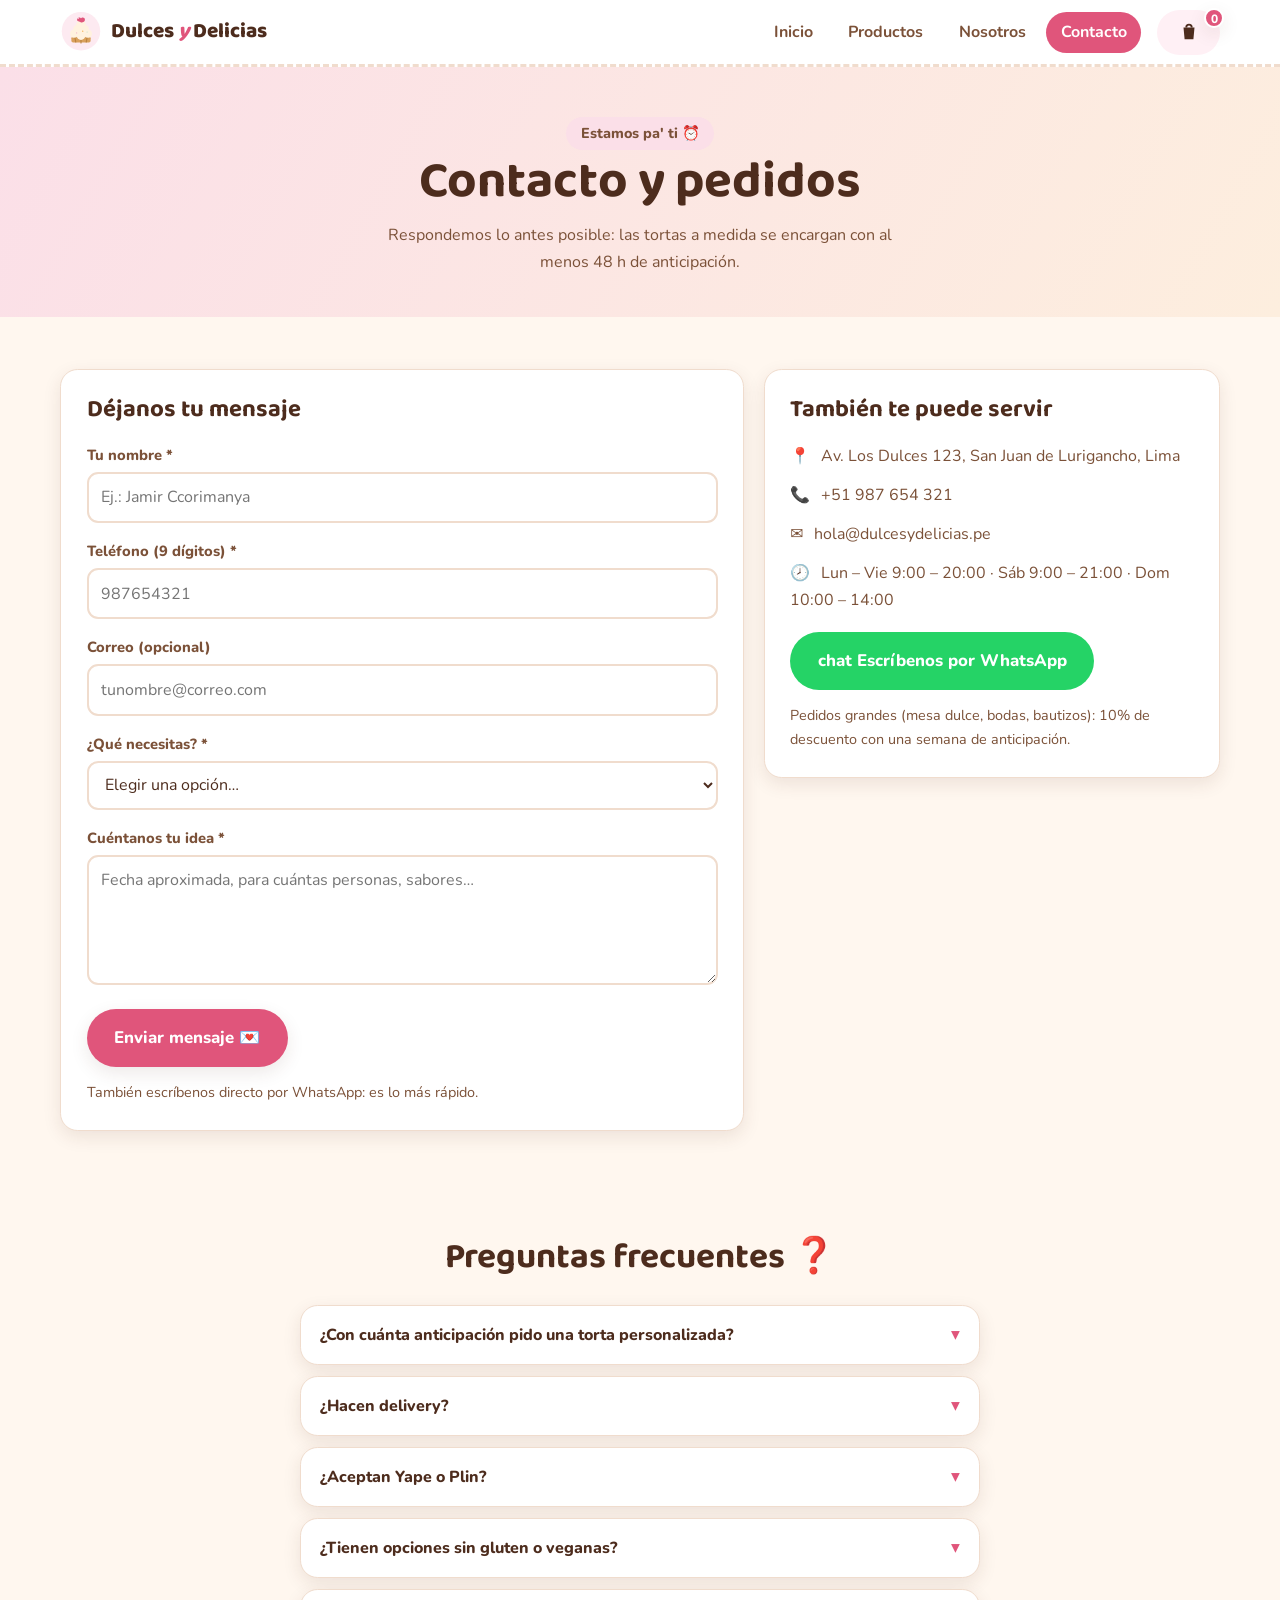
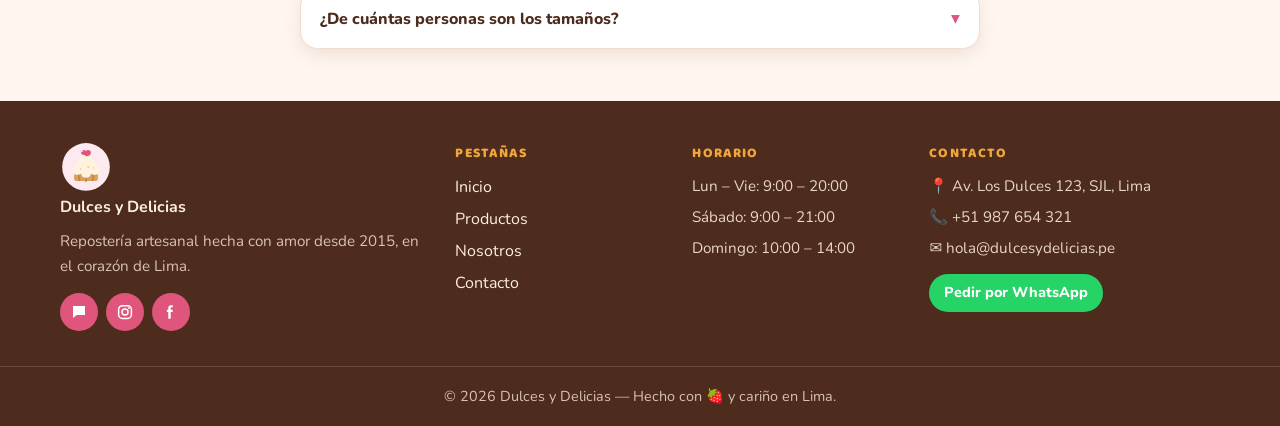
==== contacto.html @ dbd0ff47 "Add files via upload" ====
<!DOCTYPE html>
<html lang="es">
<head>
  <meta charset="UTF-8" />
  <meta name="viewport" content="width=device-width, initial-scale=1.0" />
  <title>Contacto | Dulces y Delicias</title>
  <meta name="description" content="Escríbenos por WhatsApp o déjanos tu mensaje: tortas personalizadas, eventos y consultas." />
  <meta name="theme-color" content="#e0557b" />
  <link rel="canonical" href="https://matatenas390.github.io/DulcesyDelicias/contacto.html" />
  <meta property="og:title" content="Contacto | Dulces y Delicias" />
  <meta property="og:description" content="Escríbenos por WhatsApp o déjanos tu mensaje: tortas personalizadas, eventos y consultas." />
  <meta property="og:type" content="website" />
  <meta property="og:url" content="https://matatenas390.github.io/DulcesyDelicias/contacto.html" />
  <meta property="og:site_name" content="Dulces y Delicias" />
  <meta property="og:locale" content="es_PE" />
  <meta name="twitter:card" content="summary" />
  <meta name="twitter:title" content="Contacto | Dulces y Delicias" />
  <meta name="twitter:description" content="Escríbenos por WhatsApp o déjanos tu mensaje: tortas personalizadas, eventos y consultas." />
  <link rel="icon" type="image/svg+xml" href="img/favicon.svg" />
  <link rel="preconnect" href="https://fonts.googleapis.com" />
  <link rel="preconnect" href="https://fonts.gstatic.com" crossorigin />
  <link href="https://fonts.googleapis.com/css2?family=Baloo+2:wght@600;700;800&family=Nunito:wght@400;600;700&display=swap" rel="stylesheet" />
  <link rel="stylesheet" href="css/styles.css" />
</head>
<body class="pg-contacto" data-pagina="contacto">

  <a class="skip-link" href="#contenido">Saltar al contenido principal</a>

  <header class="header">
    <nav class="container barra" aria-label="Navegación principal">
      <a class="marca" href="index.html">
        <img src="img/logo.svg" alt="" width="42" height="42" />
        <span class="marca__texto">Dulces <em>y</em> Delicias</span>
      </a>

      <ul class="menu" id="menu">
        <li><a href="index.html">Inicio</a></li>
        <li><a href="productos.html">Productos</a></li>
        <li><a href="nosotros.html">Nosotros</a></li>
        <li><a href="contacto.html" aria-current="page">Contacto</a></li>
      </ul>

      <div class="barra__acciones">
        <button id="btn-carrito" class="btn btn--icono" aria-label="Abrir mi pedido">
          <svg viewBox="0 0 24 24" width="22" height="22" aria-hidden="true">
            <path d="M6 7h12l-1.2 13H7.2L6 7z" fill="currentColor"/>
            <path d="M9 7a3 3 0 0 1 6 0" fill="none" stroke="currentColor" stroke-width="2"/>
          </svg>
          <span id="badge-carrito" class="badge" hidden>0</span>
        </button>
        <button id="btn-menu" class="btn btn--icono btn-menu" aria-expanded="false" aria-controls="menu">☰</button>
      </div>
    </nav>
  </header>

  <main id="contenido">
    <!-- ===== ENCABEZADO ===== -->
    <div class="cabecera-mini">
      <div class="container">
        <p class="etiqueta">Estamos pa' ti ⏰</p>
        <h1>Contacto y pedidos</h1>
        <p>Respondemos lo antes posible: las tortas a medida se encargan con al menos 48 h de anticipación.</p>
      </div>
    </div>

    <!-- ===== FORMULARIO + INFO ===== -->
    <section class="seccion container contacto-grid">
      <!-- Formulario con validación en JS -->
      <form id="form-contacto" class="form-tarjeta" novalidate>
        <h2>Déjanos tu mensaje</h2>

        <div class="campo">
          <label for="nombre">Tu nombre *</label>
          <input id="nombre" name="nombre" type="text" placeholder="Ej.: Jamir Ccorimanya" autocomplete="name" maxlength="60" required aria-describedby="err-nombre" />
          <p class="campo-error" id="err-nombre" aria-live="polite"></p>
        </div>

        <div class="campo">
          <label for="telefono">Teléfono (9 dígitos) *</label>
          <input id="telefono" name="telefono" type="tel" placeholder="987654321" inputmode="numeric" autocomplete="tel" maxlength="9" pattern="9[0-9]{8}" required aria-describedby="err-telefono" />
          <p class="campo-error" id="err-telefono" aria-live="polite"></p>
        </div>

        <div class="campo">
          <label for="correo">Correo (opcional)</label>
          <input id="correo" name="correo" type="email" placeholder="tunombre@correo.com" autocomplete="email" maxlength="80" aria-describedby="err-correo" />
          <p class="campo-error" id="err-correo" aria-live="polite"></p>
        </div>

        <div class="campo">
          <label for="tema">¿Qué necesitas? *</label>
          <select id="tema" name="tema" required aria-describedby="err-tema">
            <option value="" selected>Elegir una opción…</option>
            <option value="torta">Torta personalizada 🎂</option>
            <option value="eventos">Eventos 🎉</option>
            <option value="pedido">Pedido del catálogo 🛍️</option>
            <option value="otra">Otra consulta 💬</option>
          </select>
          <p class="campo-error" id="err-tema" aria-live="polite"></p>
        </div>

        <div class="campo">
          <label for="mensaje">Cuéntanos tu idea *</label>
          <textarea id="mensaje" name="mensaje" rows="4" maxlength="600" required aria-describedby="err-mensaje" placeholder="Fecha aproximada, para cuántas personas, sabores…"></textarea>
          <p class="campo-error" id="err-mensaje" aria-live="polite"></p>
        </div>

        <button type="submit" class="btn btn--primario btn--grande">Enviar mensaje 💌</button>
        <p class="form-nota">También escríbenos directo por WhatsApp: es lo más rápido.</p>
      </form>

      <!-- Datos y accesos rápidos -->
      <aside class="form-tarjeta info-contacto">
        <h2>También te puede servir</h2>
        <ul class="info-lista">
          <li><span>📍</span> Av. Los Dulces 123, San Juan de Lurigancho, Lima</li>
          <li><span>📞</span> +51 987 654 321</li>
          <li><span>✉️</span> hola@dulcesydelicias.pe</li>
          <li><span>🕗</span> Lun – Vie 9:00 – 20:00 · Sáb 9:00 – 21:00 · Dom 10:00 – 14:00</li>
        </ul>
        <a class="btn btn--whatsapp btn--grande" target="_blank" rel="noopener noreferrer"
           href="https://wa.me/51987654321?text=%C2%A1Hola%20Dulces%20y%20Delicias!%20%F0%9F%A7%81%20Quiero%20hacer%20un%20pedido.">chat Escríbenos por WhatsApp</a>
        <p class="form-nota">Pedidos grandes (mesa dulce, bodas, bautizos): 10% de descuento con una semana de anticipación.</p>
      </aside>
    </section>

    <!-- ===== PREGUNTAS FRECUENTES ===== -->
    <section class="seccion container">
      <h2 class="titulo-seccion aparecer">Preguntas frecuentes ❓</h2>
      <div class="faq">
        <details class="faq-item aparecer">
          <summary>¿Con cuánta anticipación pido una torta personalizada?</summary>
          <p>Con un mínimo de 48 horas; para eventos grandes, una semana idealmente.</p>
        </details>
        <details class="faq-item aparecer" style="--retraso:.08s">
          <summary>¿Hacen delivery?</summary>
          <p>Sí, en Lima Metropolitana (S/ 8; gratis en pedidos desde S/ 100).</p>
        </details>
        <details class="faq-item aparecer" style="--retraso:.16s">
          <summary>¿Aceptan Yape o Plin?</summary>
          <p>Sí, ambos; también efectivo contra entrega.</p>
        </details>
        <details class="faq-item aparecer" style="--retraso:.24s">
          <summary>¿Tienen opciones sin gluten o veganas?</summary>
          <p>Sí: torta de plátano sin gluten y alfajores veganos; pídelas con 72 h de anticipación.</p>
        </details>
        <details class="faq-item aparecer" style="--retraso:.32s">
          <summary>¿De cuántas personas son los tamaños?</summary>
          <p>La torta estándar sirve 12 porciones; consulta tamaños de 6, 20 y por mesas dulces.</p>
        </details>
      </div>
    </section>
  </main>

  <!-- ===== PIE DE PÁGINA ===== -->
  <footer class="footer">
    <div class="container footer__grid">
      <div class="footer__marca">
        <img src="img/logo.svg" alt="Logotipo de Dulces y Delicias" width="52" height="52" />
        <p><strong>Dulces y Delicias</strong></p>
        <p class="footer__frase">Repostería artesanal hecha con amor desde 2015, en el corazón de Lima.</p>
        <div class="redes">
          <a class="red" href="https://wa.me/51987654321" target="_blank" rel="noopener noreferrer" aria-label="WhatsApp">
            <svg viewBox="0 0 24 24" width="18" height="18" aria-hidden="true"><path fill="currentColor" d="M4 4h16v12H9l-5 4z"/></svg>
          </a>
          <a class="red" href="#" aria-label="Instagram">
            <svg viewBox="0 0 24 24" width="18" height="18" aria-hidden="true"><rect x="3.5" y="3.5" width="17" height="17" rx="5" fill="none" stroke="currentColor" stroke-width="2"/><circle cx="12" cy="12" r="4" fill="none" stroke="currentColor" stroke-width="2"/><circle cx="17.2" cy="6.8" r="1.3" fill="currentColor"/></svg>
          </a>
          <a class="red" href="#" aria-label="Facebook">
            <svg viewBox="0 0 24 24" width="18" height="18" aria-hidden="true"><path fill="currentColor" d="M14.5 3H12c-2.3 0-3.6 1.4-3.6 3.6V9H6.5v3H8.4v9h3.2v-9h2.5l.4-3h-2.9V6.9c0-.9.3-1.3 1.3-1.3h1.6z"/></svg>
          </a>
        </div>
      </div>

      <nav class="footer__col" aria-label="Pestañas del sitio">
        <p class="footer__titulo">Pestañas</p>
        <ul>
          <li><a href="index.html">Inicio</a></li>
          <li><a href="productos.html">Productos</a></li>
          <li><a href="nosotros.html">Nosotros</a></li>
          <li><a href="contacto.html">Contacto</a></li>
        </ul>
      </nav>

      <div class="footer__col">
        <p class="footer__titulo">Horario</p>
        <ul class="footer__data">
          <li>Lun – Vie: 9:00 – 20:00</li>
          <li>Sábado: 9:00 – 21:00</li>
          <li>Domingo: 10:00 – 14:00</li>
        </ul>
      </div>

      <div class="footer__col">
        <p class="footer__titulo">Contacto</p>
        <ul class="footer__data">
          <li>📍 Av. Los Dulces 123, SJL, Lima</li>
          <li>📞 +51 987 654 321</li>
          <li>✉️ hola@dulcesydelicias.pe</li>
        </ul>
        <a class="btn btn--whatsapp btn--mini" target="_blank" rel="noopener noreferrer"
           href="https://wa.me/51987654321?text=%C2%A1Hola%20Dulces%20y%20Delicias!%20%F0%9F%A7%81%20Quiero%20hacer%20un%20pedido.">Pedir por WhatsApp</a>
      </div>
    </div>
    <p class="footer__legal">© <span class="anio">2026</span> Dulces y Delicias — Hecho con 🍓 y cariño en Lima.</p>
  </footer>

  <script src="js/script.js"></script>
</body>
</html>
---- css/styles.css ----
/* ============================================================
   Dulces y Delicias — styles.css (compartido por las 4 pestañas)
   Paleta de repostería: fresa, crema, vainilla, caramelo y chocolate
   ============================================================ */
:root{
  --chocolate:#4d2c1d;
  --cacao:#7b5138;
  --crema:#fff7ef;
  --vainilla:#fdeede;
  --rosa:#fbdfe8;
  --rosa-panel:#fff0f5;
  --fresa:#e0557b;
  --fresa-profunda:#c23a60;
  --caramelo:#f0a63c;
  --caramelo-profundo:#d98b26;
  --verde:#7fb069;
  --ws:#25d366;
  --blanco:#fff;
  --borde:#f0dccd;
  --sombra:0 6px 18px rgba(77,44,29,.10);
  --sombra-fuerte:0 12px 28px rgba(77,44,29,.18);
  --radio:1.1rem;
  --fuente-titulo:"Baloo 2",system-ui,sans-serif;
  --fuente-texto:"Nunito",system-ui,sans-serif;
}

/* ---------- Base ---------- */
*{margin:0;padding:0;box-sizing:border-box}
html{scroll-behavior:smooth}
body{
  font-family:var(--fuente-texto);
  background:var(--crema);
  color:var(--chocolate);
  line-height:1.65;
}
h1,h2,h3{font-family:var(--fuente-titulo);line-height:1.25;font-weight:700}
img,svg{display:block;max-width:100%}
a{color:inherit;text-decoration:none}
ul,ol{list-style:none}
button{font:inherit;cursor:pointer}
:focus-visible{outline:3px solid var(--caramelo);outline-offset:2px}
section[id],div[id]{scroll-margin-top:80px}

.container{max-width:1000px;margin-inline:auto;padding-inline:1.25rem}
.centrado{text-align:center;margin-top:1.75rem}

/* ---------- ENCABEZADO Y NAVEGACIÓN ---------- */
.header{position:sticky;top:0;z-index:40;background:var(--blanco);border-bottom:3px dashed var(--borde)}
.barra{display:flex;align-items:center;gap:1rem;padding-block:.6rem}
.marca{display:flex;align-items:center;gap:.55rem;font-family:var(--fuente-titulo);font-weight:800;font-size:1.3rem;color:var(--chocolate);margin-right:auto}
.marca img{width:42px;height:42px}
.marca__texto em{color:var(--fresa);font-style:italic}
.menu{display:flex;gap:.4rem}
.menu a{display:block;padding:.45rem .9rem;border-radius:999px;font-weight:700;color:var(--cacao);transition:background .2s,color .2s}
.menu a:hover{background:var(--rosa);color:var(--fresa-profunda)}
.pg-inicio .menu a[href="index.html"],
.pg-productos .menu a[href="productos.html"],
.pg-nosotros .menu a[href="nosotros.html"],
.pg-contacto .menu a[href="contacto.html"]{background:var(--fresa);color:var(--blanco)}
.barra__acciones{display:flex;gap:.3rem}
.badge{position:absolute;top:-4px;right:-6px;min-width:20px;height:20px;padding-inline:4px;border-radius:999px;background:var(--fresa);color:var(--blanco);font-size:.75rem;font-weight:800;display:grid;place-items:center;border:2px solid var(--blanco);box-shadow:var(--sombra)}
.btn--icono{position:relative}

/* ---------- BOTONES ---------- */
.btn{display:inline-flex;align-items:center;justify-content:center;gap:.45rem;padding:.6rem 1.15rem;border:2px solid transparent;border-radius:999px;font-weight:800;background:var(--rosa-panel);color:var(--chocolate);transition:transform .15s,box-shadow .15s,background .2s,color .2s}
.btn:active{transform:scale(.96)}
.btn--primario{background:var(--fresa);color:var(--blanco);box-shadow:var(--sombra)}
.btn--primario:hover{background:var(--fresa-profunda);transform:translateY(-2px);box-shadow:var(--sombra-fuerte)}
.btn--caramelo{background:var(--caramelo);color:var(--chocolate)}
.btn--caramelo:hover{background:var(--caramelo-profundo)}
.btn--contorno{background:transparent;border-color:var(--chocolate)}
.btn--contorno:hover{background:var(--chocolate);color:var(--blanco)}
.btn--blanco{background:var(--blanco);color:var(--fresa-profunda)}
.btn--blanco:hover{transform:translateY(-2px);box-shadow:var(--sombra-fuerte)}
.btn--whatsapp{background:var(--ws);color:var(--blanco)}
.btn--whatsapp:hover{background:#1faf53}
.btn--mini{padding:.35rem .8rem;font-size:.9rem}
.btn--grande{padding:.8rem 1.6rem;font-size:1.05rem}

/* ---------- HERO (inicio, muy llamativo) ---------- */
.hero{padding-block:3.5rem 3rem}
.hero__grid{display:grid;grid-template-columns:1.1fr .9fr;gap:2rem;align-items:center}
.etiqueta{display:inline-block;background:var(--rosa);color:var(--fresa-profunda);font-weight:800;font-size:.9rem;padding:.3rem .9rem;border-radius:999px;margin-bottom:1rem}
.hero h1{font-size:clamp(2.6rem,6vw,4.2rem);letter-spacing:-.5px}
.subrayado{text-decoration:underline wavy var(--caramelo) 3px;text-underline-offset:6px}
.hero__frase{margin-top:.8rem;max-width:34rem;color:var(--cacao);font-size:1.1rem}
.hero__acciones{display:flex;flex-wrap:wrap;gap:.8rem;margin-top:1.4rem}
.hero__mini{display:flex;flex-wrap:wrap;gap:.5rem 1.2rem;margin-top:1.3rem;color:var(--cacao);font-weight:700;font-size:.95rem}
.hero__arte{position:relative;display:grid;place-items:center}
.hero__arte>img{width:min(100%,330px);animation:aparecer-hero .7s ease both}
.flotante{position:absolute;left:var(--x,50%);top:var(--y,50%);font-size:1.6rem;background:var(--blanco);border:1px solid var(--borde);border-radius:999px;padding:.45rem .6rem;box-shadow:var(--sombra);animation:flotar 3.2s ease-in-out var(--d,0s) infinite alternate;z-index:1}
@keyframes flotar{to{transform:translateY(-12px)}}
@keyframes aparecer-hero{from{opacity:0;transform:scale(.8) rotate(-4deg)}}

/* ---------- CINTA EN MOVIMIENTO ---------- */
.cinta{background:linear-gradient(90deg,var(--fresa),var(--caramelo));color:var(--blanco);overflow:hidden;padding-block:.55rem}
.cinta__pista{display:inline-flex;gap:2.6rem;white-space:nowrap;animation:deslizar 26s linear infinite}
.cinta span{font-weight:800;letter-spacing:.06em;text-transform:uppercase;font-size:.82rem}
@keyframes deslizar{to{transform:translateX(-50%)}}

/* ---------- SECCIONES ---------- */
.seccion{padding-block:3.25rem}
.seccion--rosa{background:var(--rosa)}
.titulo-seccion{text-align:center;font-size:clamp(1.6rem,3.5vw,2.2rem)}
.seccion-sub{text-align:center;color:var(--cacao);margin-top:.4rem}

/* ---------- TARJETAS DE PRODUCTO ---------- */
.grid-producto{display:grid;grid-template-columns:repeat(auto-fit,minmax(230px,1fr));gap:1.1rem;margin-top:1.6rem}
.tarjeta{background:var(--blanco);border:1px solid var(--borde);border-radius:var(--radio);padding:1.1rem;box-shadow:var(--sombra);display:flex;flex-direction:column;align-items:center;text-align:center;transition:transform .25s,box-shadow .25s;animation:card-pop .45s ease both}
.tarjeta:hover{transform:translateY(-6px) rotate(-.5deg);box-shadow:var(--sombra-fuerte)}
.tarjeta>img{width:118px;height:118px}
.tarjeta:hover>img{transform:rotate(4deg) scale(1.05)}
.tarjeta>img{transition:transform .3s}
.tarjeta h3{margin-top:.6rem;font-size:1.15rem}
.tarjeta>p{color:var(--cacao);font-size:.92rem;margin-top:.2rem;flex-grow:1}
.tarjeta__pie{width:100%;display:flex;align-items:center;justify-content:space-between;gap:.5rem;margin-top:.9rem}
.precio{font-family:var(--fuente-titulo);font-weight:800;font-size:1.25rem;color:var(--caramelo-profundo)}
@keyframes card-pop{from{opacity:0;transform:translateY(16px) scale(.96)}}

/* ---------- FILTROS ---------- */
.filtros{display:flex;flex-wrap:wrap;justify-content:center;gap:.6rem}
.filtro{padding:.5rem 1.1rem;border:2px solid var(--borde);border-radius:999px;background:var(--blanco);font-weight:800;color:var(--cacao);transition:background .2s,color .2s,transform .15s}
.filtro:hover{border-color:var(--fresa);color:var(--fresa-profunda);transform:translateY(-2px)}
.filtro.activo{background:var(--fresa);border-color:var(--fresa);color:var(--blanco)}

/* ---------- BLOQUE "COTIZAR A MEDIDA" (productos) ---------- */
.nota-especial{background:var(--blanco);border:2px dashed var(--fresa);border-radius:var(--radio);box-shadow:var(--sombra);padding:1.3rem 1.4rem;margin-top:1.6rem;text-align:center}
.nota-especial p{color:var(--cacao);max-width:34rem;margin-inline:auto}
.nota-especial .btn{margin-top:.9rem}

/* ---------- CABECERA MINI (otras pestañas) ---------- */
.cabecera-mini{background:linear-gradient(120deg,var(--rosa),var(--vainilla));padding-block:2.6rem;text-align:center}
.cabecera-mini h1{font-size:clamp(2.2rem,5vw,3.2rem)}
.cabecera-mini p{max-width:34rem;margin:.5rem auto 0;color:var(--cacao)}

/* ---------- PASOS / PROCESO ---------- */
.pasos{margin-top:1.8rem;display:grid;grid-template-columns:repeat(auto-fit,minmax(200px,1fr));gap:1.1rem;counter-reset:paso}
.pasos li{background:var(--blanco);border:1px solid var(--borde);border-radius:var(--radio);padding:1.4rem 1.1rem;box-shadow:var(--sombra);position:relative}
.pasos h3{margin-top:.6rem;font-size:1.1rem}
.pasos p{color:var(--cacao);font-size:.93rem;margin-top:.2rem}
.paso__num{width:2.4rem;height:2.4rem;border-radius:50%;background:var(--fresa);color:var(--blanco);font-family:var(--fuente-titulo);font-weight:800;font-size:1.15rem;display:grid;place-items:center}

/* ---------- COMENTARIOS ---------- */
.grid-comentario{display:grid;grid-template-columns:repeat(auto-fit,minmax(230px,1fr));gap:1.1rem;margin-top:1.6rem}
.comentario{background:var(--rosa-panel);border:1px dashed var(--fresa);border-radius:var(--radio);padding:1.3rem 1.2rem}
.comentario p{font-style:italic;color:var(--cacao)}
.comentario figcaption{margin-top:.8rem;font-weight:800;display:flex;align-items:center;gap:.5rem;flex-wrap:wrap}
.estrellas{color:var(--caramelo);letter-spacing:2px}

/* ---------- BANDA FINAL + OLA ---------- */
.banda-cta{background:linear-gradient(120deg,var(--fresa),var(--caramelo));color:var(--blanco);margin-top:1.5rem}
.banda-cta__flex{display:flex;flex-wrap:wrap;align-items:center;justify-content:space-between;gap:1rem;padding-block:2.4rem}
.banda-cta p{opacity:.92;margin-top:.2rem}
.ola{height:16px;background:radial-gradient(circle 10px at 13px 0,var(--fresa) 0 10px,#0000 10.5px);background-size:26px 16px;background-repeat:repeat-x}

/* ---------- PIE DE PÁGINA ---------- */
.footer{background:var(--chocolate);color:var(--vainilla)}
.footer__grid{display:grid;grid-template-columns:1.4fr .8fr .8fr 1.1fr;gap:1.6rem;padding-block:2.6rem 1.4rem}
.footer__marca img{width:52px;height:52px}
.footer__marca p+p{margin-top:.5rem}
.footer__frase{color:#d9c2b2;font-size:.95rem}
.redes{display:flex;gap:.5rem;margin-top:.9rem}
.red{width:38px;height:38px;border-radius:50%;background:var(--fresa);color:var(--blanco);display:grid;place-items:center;transition:background .2s,transform .2s}
.red:hover{background:var(--caramelo);transform:translateY(-3px)}
.footer__titulo{font-family:var(--fuente-titulo);font-weight:800;color:var(--caramelo);margin-bottom:.6rem;text-transform:uppercase;letter-spacing:.08em;font-size:.85rem}
.footer__col ul{display:grid;gap:.35rem}
.footer__data{display:grid;gap:.55rem;font-size:.95rem;color:#e8d5c8}
.footer__col .btn{margin-top:.8rem}
.footer__legal{text-align:center;border-top:1px solid rgba(255,255,255,.15);padding-block:1.1rem;color:#d9c2b2;font-size:.9rem;max-width:none;margin-top:.8rem}

/* ---------- NOSOTROS ---------- */
.nosotros-grid{display:grid;grid-template-columns:1.3fr .7fr;gap:2rem;align-items:center}
.nosotros__texto p{margin-top:.8rem;color:var(--cacao)}
.nosotros__retrato{background:var(--rosa-panel);border:1px dashed var(--fresa);border-radius:50%;padding:.6rem;display:grid;place-items:center;justify-self:center}
.nosotros__retrato img{width:220px;height:220px}
.metricas__grid{display:grid;grid-template-columns:repeat(4,1fr);gap:1rem;text-align:center}
.metrica__num{display:block;font-family:var(--fuente-titulo);font-weight:800;font-size:clamp(2rem,4vw,2.8rem);color:var(--fresa-profunda)}
.metrica__etiqueta{font-weight:700;color:var(--cacao)}
.grid-valor{display:grid;grid-template-columns:repeat(auto-fit,minmax(220px,1fr));gap:1.1rem;margin-top:1.6rem}
.valor{background:var(--blanco);border:1px solid var(--borde);border-radius:var(--radio);padding:1.4rem;box-shadow:var(--sombra);text-align:center}
.valor__icono{font-size:2.2rem}
.valor h3{margin-top:.5rem;font-size:1.1rem}
.valor p{margin-top:.3rem;color:var(--cacao);font-size:.93rem}

/* ---------- CONTACTO ---------- */
.contacto-grid{display:grid;grid-template-columns:1.2fr .8fr;gap:1.2rem;align-items:start}
.form-tarjeta{background:var(--blanco);border:1px solid var(--borde);border-radius:var(--radio);box-shadow:var(--sombra);padding:1.6rem}
.form-tarjeta h2{margin-bottom:1.1rem}
.campo{margin-bottom:1rem}
.campo label{display:block;font-weight:800;margin-bottom:.3rem;color:var(--cacao);font-size:.92rem}
.campo input,.campo select,.campo textarea{width:100%;padding:.65rem .8rem;border:2px solid var(--borde);border-radius:.7rem;font:inherit;background:var(--blanco);color:var(--chocolate);transition:border-color .2s,box-shadow .2s}
.campo textarea{resize:vertical}
.campo input:focus,.campo select:focus,.campo textarea:focus{outline:none;border-color:var(--fresa);box-shadow:0 0 0 4px var(--rosa)}
.campo-error{color:var(--fresa-profunda);font-size:.85rem;font-weight:700;min-height:0;margin-top:.25rem}
.campo-error:empty{display:none}
.form-nota{margin-top:.9rem;color:var(--cacao);font-size:.9rem}
.info-lista{display:grid;gap:.8rem;color:var(--cacao);margin-bottom:1.2rem}
.info-lista span{margin-right:.4rem}

/* ---------- FAQ ---------- */
.faq{display:grid;gap:.7rem;margin-top:1.6rem;max-width:680px;margin-inline:auto}
.faq-item{background:var(--blanco);border:1px solid var(--borde);border-radius:var(--radio);box-shadow:var(--sombra);overflow:hidden}
.faq-item summary{padding:.9rem 1.2rem;font-weight:800;cursor:pointer;display:flex;justify-content:space-between;align-items:center;gap:1rem;list-style:none}
.faq-item summary::-webkit-details-marker{display:none}
.faq-item summary::after{content:"▾";color:var(--fresa);transition:transform .25s;font-size:1.1rem;flex-shrink:0}
.faq-item[open] summary::after{transform:rotate(180deg)}
.faq-item p{padding:0 1.2rem 1rem;color:var(--cacao)}

/* ---------- PANEL DEL PEDIDO (carrito) + VELO + TOAST + SUBIR ---------- */
#velo-carrito{position:fixed;inset:0;background:rgba(77,44,29,.45);backdrop-filter:blur(2px);opacity:0;pointer-events:none;transition:opacity .3s;z-index:50}
#velo-carrito.activo{opacity:1;pointer-events:auto}
#panel-carrito{position:fixed;top:0;right:0;bottom:0;width:min(380px,100vw);background:var(--blanco);box-shadow:var(--sombra-fuerte);display:flex;flex-direction:column;transform:translateX(105%);transition:transform .3s ease;z-index:55}
#panel-carrito.activo{transform:translateX(0)}
#panel-carrito header{display:flex;align-items:center;justify-content:space-between;padding:1rem 1.2rem;border-bottom:3px dashed var(--borde)}
#panel-carrito footer{padding:1rem 1.2rem;border-top:3px dashed var(--borde);display:grid;gap:.7rem}
#panel-carrito footer .fila-total{display:flex;justify-content:space-between;font-weight:800}
.carro-lista{flex:1;overflow-y:auto;padding:1rem 1.2rem;display:grid;gap:.9rem;align-content:start}
.carro-fila{display:grid;grid-template-columns:56px 1fr auto;gap:.7rem;align-items:center;border:1px solid var(--borde);border-radius:.8rem;padding:.5rem}
.carro-fila img{width:56px;height:56px}
.carro-fila strong{font-size:.95rem}
.carro-fila .precio-mini{color:var(--caramelo-profundo);font-weight:800;font-size:.85rem}
.carro-cantidades{display:flex;align-items:center;gap:.45rem;margin-top:.3rem}
.carro-cantidades button{width:26px;height:26px;border-radius:50%;border:2px solid var(--borde);background:var(--rosa-panel);font-weight:800;line-height:1;color:var(--fresa-profunda)}
.carro-cantidades button:hover{border-color:var(--fresa)}
.carro-vacio{text-align:center;color:var(--cacao);padding-block:2rem}
.carro-vacio .emoji{font-size:3rem}
.btn-quitar{border:none;background:none;color:var(--fresa-profunda);font-size:1.05rem;padding:.2rem;opacity:.7}
.btn-quitar:hover{opacity:1}
#toast-host{position:fixed;bottom:1rem;left:50%;transform:translateX(-50%);display:grid;gap:.5rem;z-index:70;width:min(340px,90vw)}
.aviso{background:var(--chocolate);color:var(--vainilla);padding:.7rem 1rem;border-radius:.8rem;box-shadow:var(--sombra-fuerte);font-weight:700;font-size:.95rem;animation:aviso-in .3s ease both;text-align:center}
.aviso--fuera{opacity:0;transform:translateY(10px);transition:opacity .3s,transform .3s}
@keyframes aviso-in{from{opacity:0;transform:translateY(14px)}}
#btn-subir{position:fixed;bottom:1rem;right:1rem;width:46px;height:46px;border-radius:50%;border:none;background:var(--fresa);color:var(--blanco);font-size:1.2rem;font-weight:800;box-shadow:var(--sombra-fuerte);opacity:0;pointer-events:none;transform:translateY(10px);transition:opacity .3s,transform .3s;z-index:60}
#btn-subir.activo{opacity:1;pointer-events:auto;transform:translateY(0)}
.badge.ping{animation:ping .4s ease}
@keyframes ping{40%{transform:scale(1.45)}}

/* ---------- REVELADO AL HACER SCROLL ---------- */
.aparecer{opacity:0;transform:translateY(22px);transition:opacity .6s ease var(--retraso,0s),transform .6s ease var(--retraso,0s)}
.aparecer.visible{opacity:1;transform:none}

/* ---------- ACCESIBILIDAD: SALTAR AL CONTENIDO ----------
   Enlace invisible que solo aparece al navegar con teclado (Tab).
   Mejora la accesibilidad sin alterar el diseño para quienes usan mouse. */
.skip-link{position:absolute;left:-999px;top:.5rem;z-index:100;background:var(--chocolate);color:var(--blanco);padding:.6rem 1.1rem;border-radius:999px;font-weight:800}
.skip-link:focus{left:.5rem}

/* ---------- MENÚ MÓVIL ---------- */
.btn-menu{display:none}

/* ============================================================
   RESPONSIVE
   ============================================================ */
@media (max-width:820px){
  .hero__grid,.nosotros-grid,.contacto-grid{grid-template-columns:1fr}
  .hero__texto{text-align:center}
  .hero__acciones,.hero__mini{justify-content:center}
  .hero__frase{margin-inline:auto}
  .hero__arte{order:-1}
  .hero__arte>img{width:min(70%,300px)}
  .nosotros__retrato{order:-1}
  .metricas__grid{grid-template-columns:repeat(2,1fr);gap:1.6rem}
  .footer__grid{grid-template-columns:1fr 1fr}
}
@media (max-width:680px){
  .btn-menu{display:grid;place-items:center}
  .barra{flex-wrap:nowrap}
  .menu{display:none;position:absolute;top:100%;left:0;right:0;background:var(--blanco);flex-direction:column;padding:.8rem 1rem;gap:.3rem;border-bottom:3px dashed var(--borde);box-shadow:var(--sombra-fuerte)}
  .header.menu-abierto .menu{display:flex}
  .footer__grid{grid-template-columns:1fr}
  .banda-cta__flex{justify-content:center;text-align:center}
}

/* ---------- CELULARES CHICOS (hasta 420px) ---------- */
@media (max-width:420px){
  .btn--grande{padding:.75rem 1.4rem;font-size:1rem}
  .hero__acciones .btn{width:100%}
  .cinta span{font-size:.75rem}
  .tarjeta{padding:1rem .8rem}
  .pasos li{padding:1.2rem .8rem}
  .carro-fila{grid-template-columns:44px 1fr auto;gap:.5rem}
  .faq-item summary{padding:.8rem 1rem}
  .faq-item p{padding:0 1rem .9rem}
  .footer__data{font-size:.9rem}
}

/* ---------- PANTALLAS GRANDES (aprovechar el ancho disponible) ----------
   En monitores anchos el contenido puede respirar más: la cajita central
   crece hasta 1200px (y 1320px en pantallas de 1600px o más).
   En tablet y celular no cambia absolutamente nada. */
@media (min-width:1200px){
  .container{max-width:1200px}
  .hero__grid{gap:3rem}
  .hero__arte>img{width:min(100%,400px)}
}
@media (min-width:1600px){
  .container{max-width:1320px}
  .hero__grid{gap:3.5rem}
}

/* ---------- PREFERENCIA: MENOS MOVIMIENTO ---------- */
@media (prefers-reduced-motion:reduce){
  html{scroll-behavior:auto}
  .cinta__pista,.flotante,.tarjeta{animation:none!important}
  .aparecer{opacity:1;transform:none;transition:none}
}
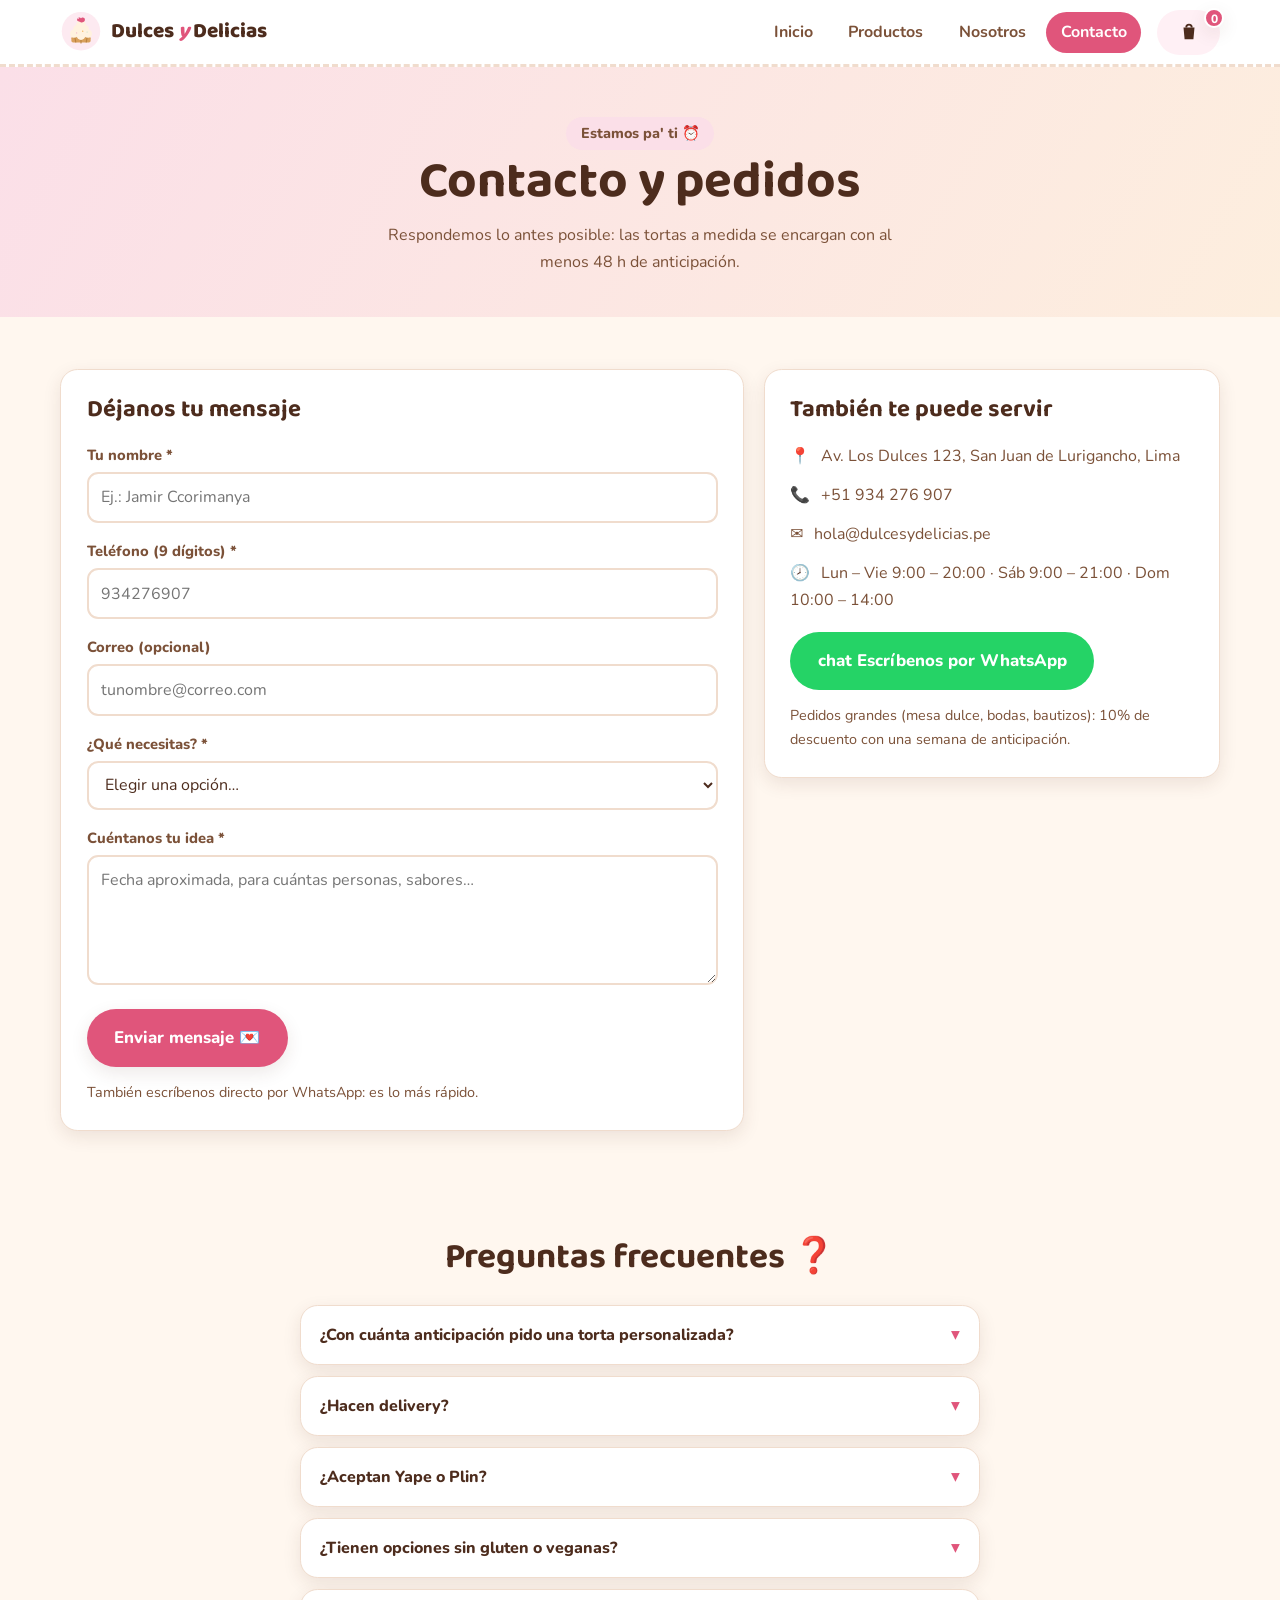
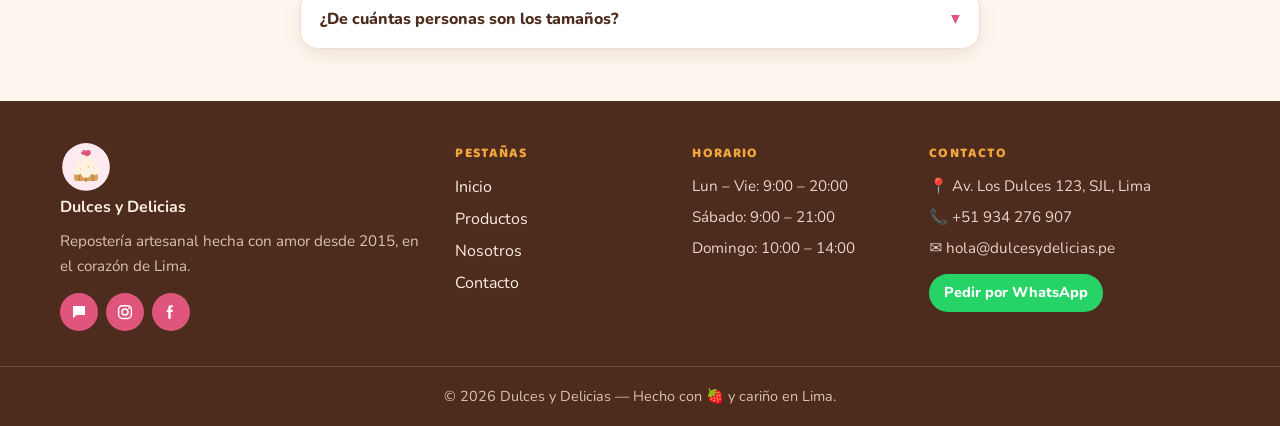
==== commit 053803ba: "v2" ====
--- a/contacto.html
+++ b/contacto.html
@@ -77,7 +77,7 @@
 
         <div class="campo">
           <label for="telefono">Teléfono (9 dígitos) *</label>
-          <input id="telefono" name="telefono" type="tel" placeholder="987654321" inputmode="numeric" autocomplete="tel" maxlength="9" pattern="9[0-9]{8}" required aria-describedby="err-telefono" />
+          <input id="telefono" name="telefono" type="tel" placeholder="934276907" inputmode="numeric" autocomplete="tel" maxlength="9" pattern="9[0-9]{8}" required aria-describedby="err-telefono" />
           <p class="campo-error" id="err-telefono" aria-live="polite"></p>
         </div>
 
@@ -114,12 +114,12 @@
         <h2>También te puede servir</h2>
         <ul class="info-lista">
           <li><span>📍</span> Av. Los Dulces 123, San Juan de Lurigancho, Lima</li>
-          <li><span>📞</span> +51 987 654 321</li>
+          <li><span>📞</span> +51 934 276 907</li>
           <li><span>✉️</span> hola@dulcesydelicias.pe</li>
           <li><span>🕗</span> Lun – Vie 9:00 – 20:00 · Sáb 9:00 – 21:00 · Dom 10:00 – 14:00</li>
         </ul>
         <a class="btn btn--whatsapp btn--grande" target="_blank" rel="noopener noreferrer"
-           href="https://wa.me/51987654321?text=%C2%A1Hola%20Dulces%20y%20Delicias!%20%F0%9F%A7%81%20Quiero%20hacer%20un%20pedido.">chat Escríbenos por WhatsApp</a>
+           href="https://wa.me/51934276907?text=%C2%A1Hola%20Dulces%20y%20Delicias!%20%F0%9F%A7%81%20Quiero%20hacer%20un%20pedido.">chat Escríbenos por WhatsApp</a>
         <p class="form-nota">Pedidos grandes (mesa dulce, bodas, bautizos): 10% de descuento con una semana de anticipación.</p>
       </aside>
     </section>
@@ -160,7 +160,7 @@
         <p><strong>Dulces y Delicias</strong></p>
         <p class="footer__frase">Repostería artesanal hecha con amor desde 2015, en el corazón de Lima.</p>
         <div class="redes">
-          <a class="red" href="https://wa.me/51987654321" target="_blank" rel="noopener noreferrer" aria-label="WhatsApp">
+          <a class="red" href="https://wa.me/51934276907" target="_blank" rel="noopener noreferrer" aria-label="WhatsApp">
             <svg viewBox="0 0 24 24" width="18" height="18" aria-hidden="true"><path fill="currentColor" d="M4 4h16v12H9l-5 4z"/></svg>
           </a>
           <a class="red" href="#" aria-label="Instagram">
@@ -195,11 +195,11 @@
         <p class="footer__titulo">Contacto</p>
         <ul class="footer__data">
           <li>📍 Av. Los Dulces 123, SJL, Lima</li>
-          <li>📞 +51 987 654 321</li>
+          <li>📞 +51 934 276 907</li>
           <li>✉️ hola@dulcesydelicias.pe</li>
         </ul>
         <a class="btn btn--whatsapp btn--mini" target="_blank" rel="noopener noreferrer"
-           href="https://wa.me/51987654321?text=%C2%A1Hola%20Dulces%20y%20Delicias!%20%F0%9F%A7%81%20Quiero%20hacer%20un%20pedido.">Pedir por WhatsApp</a>
+           href="https://wa.me/51934276907?text=%C2%A1Hola%20Dulces%20y%20Delicias!%20%F0%9F%A7%81%20Quiero%20hacer%20un%20pedido.">Pedir por WhatsApp</a>
       </div>
     </div>
     <p class="footer__legal">© <span class="anio">2026</span> Dulces y Delicias — Hecho con 🍓 y cariño en Lima.</p>
